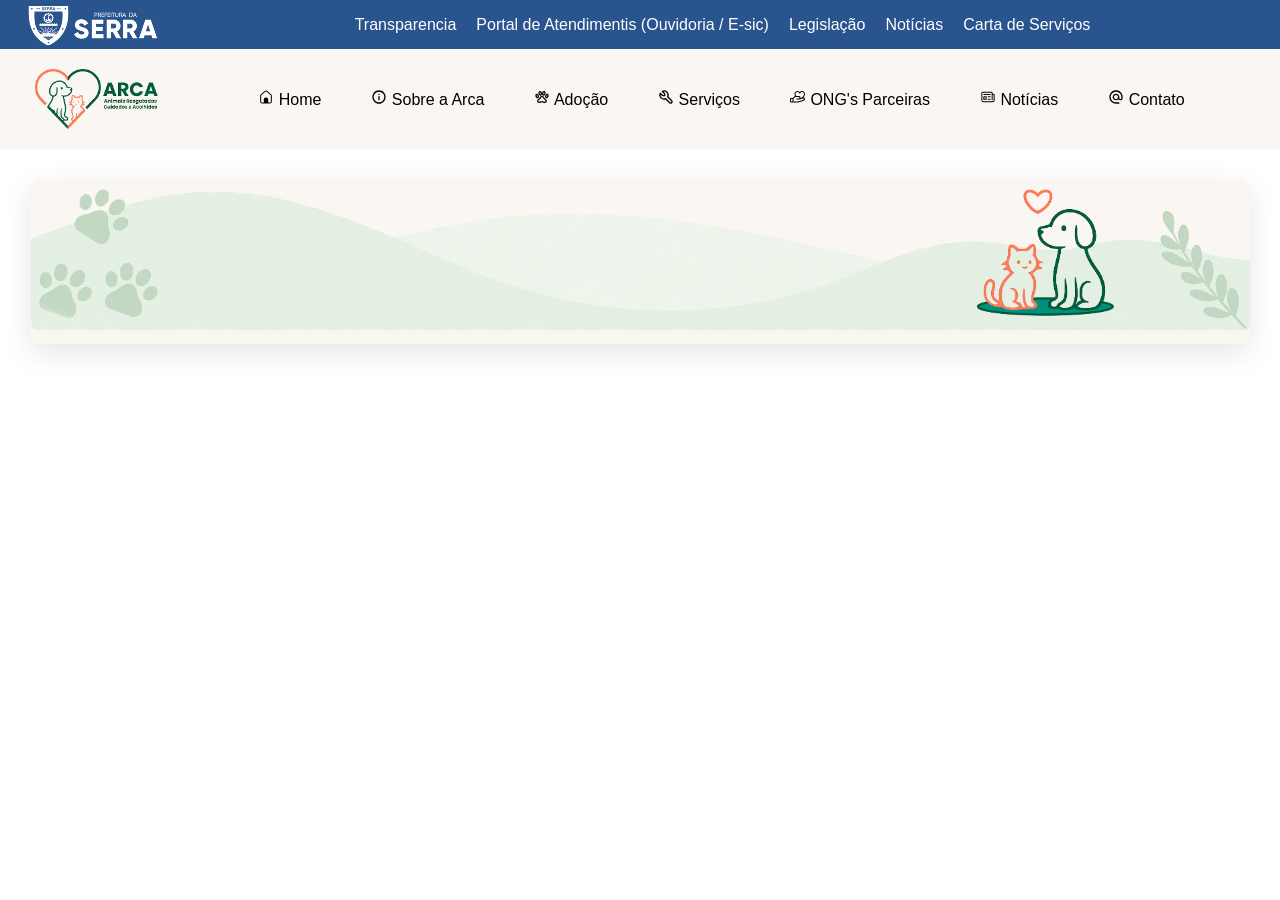
==== index.html @ 4d345f18 "first commit" ====
<!doctype html>
<html lang="pt-br">
  <head>
    <meta charset="UTF-8" />
    <meta name="viewport" content="width=device-width, initial-scale=1.0" />
    <link rel="stylesheet" href="./src/css/style.css" />
    <link rel="stylesheet" href="./src/css/icon.css" />
    <title>Projeto Arca</title>
  </head>
  <body>
    <header>
      <div class="gov">
        <img
          src="./src/img/brasao-serra.png"
          alt="Brasão da Prefeitura da Serra"
          id="head-img"
        />

        <ul class="nav-gov">
          <li><a href="">Transparencia</a></li>
          <li><a href="">Portal de Atendimentis (Ouvidoria / E-sic)</a></li>
          <li><a href="">Legislação</a></li>
          <li><a href="">Notícias</a></li>
          <li><a href="">Carta de Serviços</a></li>
        </ul>
      </div>

      <nav>
        <img
          src="./src/img/logo-pequena.png"
          alt="Logo do Projeto Arca"
          id="nav-img"
        />

        <ul class="nav-list">
          <li>
            <a href=""><span class="mynaui--home-solid"></span> Home</a>
          </li>

          <li>
            <a href=""
              ><span class="material-symbols--info-outline"></span> Sobre a Arca
            </a>
          </li>

          <li>
            <a href=""><span class="tabler--paw"></span> Adoção</a>
          </li>

          <li>
            <a href=""><span class="tabler--tool"></span> Serviços</a>
          </li>

          <li>
            <a href=""><span class="ph--hand-heart"></span> ONG's Parceiras</a>
          </li>

          <li>
            <a href=""
              ><span class="fluent--news-24-regular"></span> Notícias</a
            >
          </li>

          <li>
            <a href=""><span class="mdi--at"></span> Contato</a>
          </li>
        </ul>
      </nav>
    </header>

    <main class="container">
      <section>
        <div class="footer">
          <img src="./src/img/rodape.png" alt="Rodapé do site" id="foot-img" />
        </div>
      </section>
    </main>
  </body>
</html>
---- src/css/style.css ----
* {
  padding: 0%;
  margin: 0%;
  box-sizing: border-box;
}

.container {
  display: flex;
  justify-content: center;
  align-items: center;
  padding: 30px;
}

.gov {
  background-color: #29548e;
  display: flex;
  align-items: center;
  padding-left: 20px;
}

.nav-gov {
  list-style: none;
  display: flex;
  gap: 20px;
  font-family: "Inter", sans-serif;
  flex: 1;
  justify-content: center;
  color: white;
}

.nav-gov a {
  text-decoration: none;
  color: inherit;
  transition: 0.2s;
}

.nav-gov a:hover {
  color: rgb(193, 193, 193);
}

nav {
  background-color: #faf7f2;
  display: flex;
  flex-direction: row;
  padding: 20px;
  padding-left: 35px;
  gap: 100px;
  align-items: center;
}

#nav-img {
  width: 123.28px;
  max-height: 70px;
}

.nav-list {
  list-style: none;
  display: flex;
  gap: 50px;
  font-family: "Inter", sans-serif;
}

.nav-list a {
  text-decoration: none;
  color: inherit;
  transition: 0.2s;
}

.nav-list a:hover {
  color: rgb(91, 91, 91);
}

section {
  background-color: #faf7f2;
  border-radius: 10px;
  width: 100%;
  max-width: 1500px;
  max-height: 500px;
  display: flex;
  flex-direction: column;
  box-shadow: 0 10px 30px rgba(0, 0, 0, 0.1);
}

.center {
  display: flex;
  flex-direction: row;
  align-items: center;
  padding: 40px;
  padding-left: 100px;
  gap: 450px;
}

.welcome {
  display: flex;
  flex-direction: column;
  align-items: center;
  justify-content: center;
  font-family: "Poppins", sans-serif;
  font-size: 30px;
  color: #3f6f5f;
  gap: 20px;
}

#welcome-img {
  max-width: 407.5px;
  max-height: 197.5px;
}

.form {
  display: flex;
  flex-direction: column;
  background-color: #fcfbf8;
  gap: 20px;
  align-items: center;
  justify-content: center;
  padding: 20px;
  box-shadow: 5px 5px 10px rgba(0, 0, 0, 0.5);
  font-family: "Inter", sans-serif;
}

.form h2 {
  color: #3f6f5f;
}

form {
  display: flex;
  flex-direction: column;
  width: 370px;
  gap: 10px;
  display: flex;
  justify-content: center;
  align-items: center;
}

form input {
  width: 300px;
  padding: 8px;
  box-sizing: border-box;
  border: 1px solid #ccc;
  border-radius: 4px;
}

.form-actions {
  display: flex;
  justify-content: space-between;
  align-items: center;
  margin-top: 8px;
  gap: 50px;
  font-size: 13px;
}

form button {
  background-color: #e07a5f;
  color: white;
  border: none;
  border-radius: 5px;
  padding: 10px 24px;
  cursor: pointer;
}

form p {
  text-align: center;
  margin-top: 8px;
  font-size: 13px;
}

.email,
.password {
  display: flex;
  flex-direction: column;
}

label {
  font-size: 15px;
}

#foot-img {
  width: 100%;
  display: block;
}
---- src/css/icon.css ----
.mynaui--home-solid {
  display: inline-block;
  width: 1em;
  height: 1em;
  --svg: url("data:image/svg+xml,%3Csvg xmlns='http://www.w3.org/2000/svg' viewBox='0 0 24 24'%3E%3Cpath fill='black' d='m12.857 4.06l5.866 4.817c.33.27.527.686.527 1.13v8.803c0 .814-.638 1.44-1.383 1.44H15.25V15.5a2.75 2.75 0 0 0-2.75-2.75h-1a2.75 2.75 0 0 0-2.75 2.75v4.75H6.133c-.745 0-1.383-.626-1.383-1.44v-8.802c0-.445.197-.86.527-1.13l5.866-4.819a1.34 1.34 0 0 1 1.714 0m5.01 17.69c1.61 0 2.883-1.335 2.883-2.94v-8.802a2.96 2.96 0 0 0-1.075-2.29L13.81 2.9a2.84 2.84 0 0 0-3.618 0L4.325 7.718a2.96 2.96 0 0 0-1.075 2.29v8.802c0 1.605 1.273 2.94 2.883 2.94z'/%3E%3C/svg%3E");
  background-color: currentColor;
  -webkit-mask-image: var(--svg);
  mask-image: var(--svg);
  -webkit-mask-repeat: no-repeat;
  mask-repeat: no-repeat;
  -webkit-mask-size: 100% 100%;
  mask-size: 100% 100%;
}

.material-symbols--info-outline {
  display: inline-block;
  width: 1em;
  height: 1em;
  --svg: url("data:image/svg+xml,%3Csvg xmlns='http://www.w3.org/2000/svg' viewBox='0 0 24 24'%3E%3Cpath fill='black' d='M11 17h2v-6h-2zm1.713-8.287Q13 8.425 13 8t-.288-.712T12 7t-.712.288T11 8t.288.713T12 9t.713-.288M12 22q-2.075 0-3.9-.788t-3.175-2.137T2.788 15.9T2 12t.788-3.9t2.137-3.175T8.1 2.788T12 2t3.9.788t3.175 2.137T21.213 8.1T22 12t-.788 3.9t-2.137 3.175t-3.175 2.138T12 22m0-2q3.35 0 5.675-2.325T20 12t-2.325-5.675T12 4T6.325 6.325T4 12t2.325 5.675T12 20m0-8'/%3E%3C/svg%3E");
  background-color: currentColor;
  -webkit-mask-image: var(--svg);
  mask-image: var(--svg);
  -webkit-mask-repeat: no-repeat;
  mask-repeat: no-repeat;
  -webkit-mask-size: 100% 100%;
  mask-size: 100% 100%;
}

.tabler--paw {
  display: inline-block;
  width: 1em;
  height: 1em;
  --svg: url("data:image/svg+xml,%3Csvg xmlns='http://www.w3.org/2000/svg' viewBox='0 0 24 24'%3E%3Cpath fill='none' stroke='black' stroke-linecap='round' stroke-linejoin='round' stroke-width='2' d='M14.7 13.5c-1.1-2-1.441-2.5-2.7-2.5s-1.736.755-2.836 2.747c-.942 1.703-2.846 1.845-3.321 3.291c-.097.265-.145.677-.143.962c0 1.176.787 2 1.8 2c1.259 0 3-1 4.5-1s3.241 1 4.5 1c1.013 0 1.8-.823 1.8-2c0-.285-.049-.697-.146-.962c-.475-1.451-2.512-1.835-3.454-3.538m5.488-5.418A1 1 0 0 0 19.782 8h-.015c-.735.012-1.56.75-1.993 1.866c-.519 1.335-.28 2.7.538 3.052q.196.082.406.082c.739 0 1.575-.742 2.011-1.866c.516-1.335.273-2.7-.54-3.052zM9.474 9c.055 0 .109 0 .163-.011c.944-.128 1.533-1.346 1.32-2.722C10.754 4.97 9.91 4 9.025 4c-.055 0-.109 0-.163.011c-.944.128-1.533 1.346-1.32 2.722C7.746 8.026 8.59 9 9.475 9m6.981-2.267c.214-1.376-.375-2.594-1.32-2.722A1 1 0 0 0 14.974 4c-.885 0-1.728.97-1.93 2.267c-.214 1.376.375 2.594 1.32 2.722q.081.01.162.011c.885 0 1.73-.974 1.93-2.267M5.69 12.918c.816-.352 1.054-1.719.536-3.052C5.79 8.742 4.955 8 4.217 8q-.211 0-.407.082c-.816.352-1.054 1.719-.536 3.052C3.71 12.258 4.545 13 5.283 13q.211 0 .407-.082'/%3E%3C/svg%3E");
  background-color: currentColor;
  -webkit-mask-image: var(--svg);
  mask-image: var(--svg);
  -webkit-mask-repeat: no-repeat;
  mask-repeat: no-repeat;
  -webkit-mask-size: 100% 100%;
  mask-size: 100% 100%;
}

.tabler--tool {
  display: inline-block;
  width: 1em;
  height: 1em;
  --svg: url("data:image/svg+xml,%3Csvg xmlns='http://www.w3.org/2000/svg' viewBox='0 0 24 24'%3E%3Cpath fill='none' stroke='black' stroke-linecap='round' stroke-linejoin='round' stroke-width='2' d='M7 10h3V7L6.5 3.5a6 6 0 0 1 8 8l6 6a2 2 0 0 1-3 3l-6-6a6 6 0 0 1-8-8z'/%3E%3C/svg%3E");
  background-color: currentColor;
  -webkit-mask-image: var(--svg);
  mask-image: var(--svg);
  -webkit-mask-repeat: no-repeat;
  mask-repeat: no-repeat;
  -webkit-mask-size: 100% 100%;
  mask-size: 100% 100%;
}

.ph--hand-heart {
  display: inline-block;
  width: 1em;
  height: 1em;
  --svg: url("data:image/svg+xml,%3Csvg xmlns='http://www.w3.org/2000/svg' viewBox='0 0 256 256'%3E%3Cpath fill='black' d='M230.33 141.06a24.34 24.34 0 0 0-18.61-4.77C230.5 117.33 240 98.48 240 80c0-26.47-21.29-48-47.46-48A47.58 47.58 0 0 0 156 48.75A47.58 47.58 0 0 0 119.46 32C93.29 32 72 53.53 72 80c0 11 3.24 21.69 10.06 33a31.87 31.87 0 0 0-14.75 8.4L44.69 144H16a16 16 0 0 0-16 16v40a16 16 0 0 0 16 16h104a8 8 0 0 0 1.94-.24l64-16a7 7 0 0 0 1.19-.4L226 182.82l.44-.2a24.6 24.6 0 0 0 3.93-41.56ZM119.46 48a31.15 31.15 0 0 1 29.14 19a8 8 0 0 0 14.8 0a31.15 31.15 0 0 1 29.14-19C209.59 48 224 62.65 224 80c0 19.51-15.79 41.58-45.66 63.9l-11.09 2.55A28 28 0 0 0 140 112h-39.32C92.05 100.36 88 90.12 88 80c0-17.35 14.41-32 31.46-32M16 160h24v40H16Zm203.43 8.21l-38 16.18L119 200H56v-44.69l22.63-22.62A15.86 15.86 0 0 1 89.94 128H140a12 12 0 0 1 0 24h-28a8 8 0 0 0 0 16h32a8.3 8.3 0 0 0 1.79-.2l67-15.41l.31-.08a8.6 8.6 0 0 1 6.3 15.9Z'/%3E%3C/svg%3E");
  background-color: currentColor;
  -webkit-mask-image: var(--svg);
  mask-image: var(--svg);
  -webkit-mask-repeat: no-repeat;
  mask-repeat: no-repeat;
  -webkit-mask-size: 100% 100%;
  mask-size: 100% 100%;
}

.fluent--news-24-regular {
  display: inline-block;
  width: 1em;
  height: 1em;
  --svg: url("data:image/svg+xml,%3Csvg xmlns='http://www.w3.org/2000/svg' viewBox='0 0 24 24'%3E%3Cpath fill='black' d='M18.75 20H5.25a3.25 3.25 0 0 1-3.245-3.066L2 16.75V6.25a2.25 2.25 0 0 1 2.096-2.245L4.25 4h12.5a2.25 2.25 0 0 1 2.245 2.096L19 6.25V7h.75a2.25 2.25 0 0 1 2.245 2.096L22 9.25v7.5a3.25 3.25 0 0 1-3.066 3.245zH5.25zm-13.5-1.5h13.5a1.75 1.75 0 0 0 1.744-1.607l.006-.143v-7.5a.75.75 0 0 0-.648-.743L19.75 8.5H19v7.75a.75.75 0 0 1-.648.743L18.25 17a.75.75 0 0 1-.743-.648l-.007-.102v-10a.75.75 0 0 0-.648-.743L16.75 5.5H4.25a.75.75 0 0 0-.743.648L3.5 6.25v10.5a1.75 1.75 0 0 0 1.606 1.744zh13.5zm6.996-4h3.006a.75.75 0 0 1 .102 1.493l-.102.007h-3.006a.75.75 0 0 1-.102-1.493zh3.006zm-3.003-3.495a.75.75 0 0 1 .75.75v3.495a.75.75 0 0 1-.75.75H5.748a.75.75 0 0 1-.75-.75v-3.495a.75.75 0 0 1 .75-.75zm-.75 1.5H6.498V14.5h1.995zm3.753-1.5h3.006a.75.75 0 0 1 .102 1.493l-.102.007h-3.006a.75.75 0 0 1-.102-1.494zh3.006zM5.748 7.502h9.504a.75.75 0 0 1 .102 1.494l-.102.006H5.748a.75.75 0 0 1-.102-1.493zh9.504z'/%3E%3C/svg%3E");
  background-color: currentColor;
  -webkit-mask-image: var(--svg);
  mask-image: var(--svg);
  -webkit-mask-repeat: no-repeat;
  mask-repeat: no-repeat;
  -webkit-mask-size: 100% 100%;
  mask-size: 100% 100%;
}

.mdi--at {
  display: inline-block;
  width: 1em;
  height: 1em;
  --svg: url("data:image/svg+xml,%3Csvg xmlns='http://www.w3.org/2000/svg' viewBox='0 0 24 24'%3E%3Cpath fill='black' d='M12 15c.81 0 1.5-.3 2.11-.89c.59-.61.89-1.3.89-2.11s-.3-1.5-.89-2.11C13.5 9.3 12.81 9 12 9s-1.5.3-2.11.89C9.3 10.5 9 11.19 9 12s.3 1.5.89 2.11c.61.59 1.3.89 2.11.89m0-13c2.75 0 5.1 1 7.05 2.95S22 9.25 22 12v1.45c0 1-.35 1.85-1 2.55c-.7.67-1.5 1-2.5 1c-1.2 0-2.19-.5-2.94-1.5c-1 1-2.18 1.5-3.56 1.5c-1.37 0-2.55-.5-3.54-1.46C7.5 14.55 7 13.38 7 12c0-1.37.5-2.55 1.46-3.54C9.45 7.5 10.63 7 12 7c1.38 0 2.55.5 3.54 1.46C16.5 9.45 17 10.63 17 12v1.45c0 .41.16.77.46 1.08s.65.47 1.04.47c.42 0 .77-.16 1.07-.47s.43-.67.43-1.08V12c0-2.19-.77-4.07-2.35-5.65S14.19 4 12 4s-4.07.77-5.65 2.35S4 9.81 4 12s.77 4.07 2.35 5.65S9.81 20 12 20h5v2h-5c-2.75 0-5.1-1-7.05-2.95S2 14.75 2 12s1-5.1 2.95-7.05S9.25 2 12 2'/%3E%3C/svg%3E");
  background-color: currentColor;
  -webkit-mask-image: var(--svg);
  mask-image: var(--svg);
  -webkit-mask-repeat: no-repeat;
  mask-repeat: no-repeat;
  -webkit-mask-size: 100% 100%;
  mask-size: 100% 100%;
}
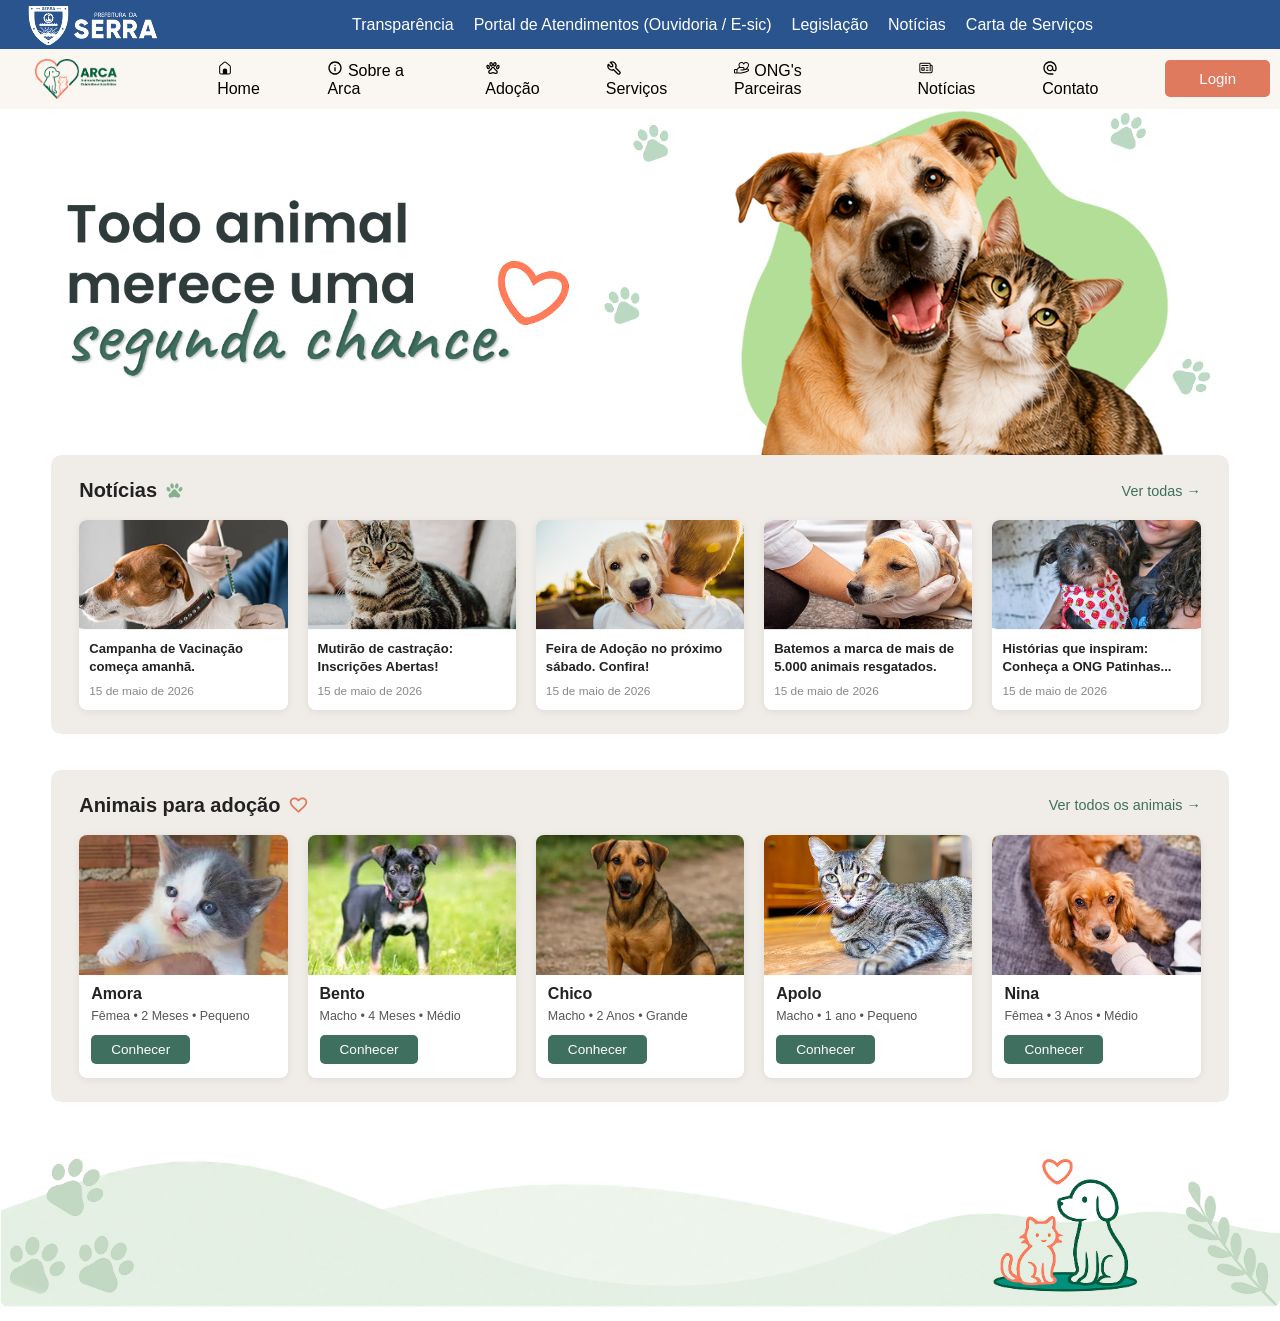
==== commit 74c414dc: "chore: home" ====
--- a/index.html
+++ b/index.html
@@ -5,8 +5,12 @@
     <meta name="viewport" content="width=device-width, initial-scale=1.0" />
     <link rel="stylesheet" href="./src/css/style.css" />
     <link rel="stylesheet" href="./src/css/icon.css" />
+    <link rel="stylesheet" href="./src/css/home.css" />
+    <link rel="stylesheet" href="./src/css/fonts.css" />
+    <link rel="shortcut icon" href="./src/img/icone.png" type="image/x-icon" />
     <title>Projeto Arca</title>
   </head>
+
   <body>
     <header>
       <div class="gov">
@@ -15,13 +19,37 @@
           alt="Brasão da Prefeitura da Serra"
           id="head-img"
         />
-
         <ul class="nav-gov">
-          <li><a href="">Transparencia</a></li>
-          <li><a href="">Portal de Atendimentis (Ouvidoria / E-sic)</a></li>
-          <li><a href="">Legislação</a></li>
-          <li><a href="">Notícias</a></li>
-          <li><a href="">Carta de Serviços</a></li>
+          <li>
+            <a href="https://transparencia.serra.es.gov.br/" target="_blank"
+              >Transparência</a
+            >
+          </li>
+          <li>
+            <a
+              href="https://portalatendimentos.serra.es.gov.br/#/"
+              target="_blank"
+            >
+              Portal de Atendimentos (Ouvidoria / E-sic)
+            </a>
+          </li>
+          <li>
+            <a
+              href="https://prefeiturasempapel.serra.es.gov.br/legislacao/"
+              target="_blank"
+            >
+              Legislação
+            </a>
+          </li>
+          <li><a href="" target="_blank">Notícias</a></li>
+          <li>
+            <a
+              href="https://transparencia.serra.es.gov.br/CartaServico.Lista.aspx"
+              target="_blank"
+            >
+              Carta de Serviços
+            </a>
+          </li>
         </ul>
       </div>
 
@@ -31,49 +59,161 @@
           alt="Logo do Projeto Arca"
           id="nav-img"
         />
-
         <ul class="nav-list">
           <li>
-            <a href=""><span class="mynaui--home-solid"></span> Home</a>
-          </li>
-
+            <a href="./index.html"
+              ><span class="mynaui--home-solid"></span> Home</a
+            >
+          </li>
           <li>
             <a href=""
-              ><span class="material-symbols--info-outline"></span> Sobre a Arca
-            </a>
-          </li>
-
+              ><span class="material-symbols--info-outline"></span> Sobre a
+              Arca</a
+            >
+          </li>
           <li>
             <a href=""><span class="tabler--paw"></span> Adoção</a>
           </li>
-
           <li>
             <a href=""><span class="tabler--tool"></span> Serviços</a>
           </li>
-
           <li>
             <a href=""><span class="ph--hand-heart"></span> ONG's Parceiras</a>
           </li>
-
           <li>
             <a href=""
               ><span class="fluent--news-24-regular"></span> Notícias</a
             >
           </li>
-
           <li>
             <a href=""><span class="mdi--at"></span> Contato</a>
+          </li>
+          <li>
+            <a href="./login.html" id="login-link"
+              ><button id="login">Login</button></a
+            >
           </li>
         </ul>
       </nav>
     </header>
 
-    <main class="container">
-      <section>
-        <div class="footer">
-          <img src="./src/img/rodape.png" alt="Rodapé do site" id="foot-img" />
-        </div>
+    <main class="home">
+      <section class="hero">
+        <img
+          src="./src/img/banner.png"
+          alt="Todo animal merece uma segunda chance"
+          id="banner"
+        />
       </section>
+
+      <section class="news">
+        <div class="section-header">
+          <h2>Notícias <span class="mdi--paw"></span></h2>
+          <a href="" class="ver-todas">Ver todas &rarr;</a>
+        </div>
+
+        <div class="box-news">
+          <div class="card-news">
+            <img src="./src/img/news/news1.png" alt="Notícia 1" />
+            <div class="card-news-body">
+              <p class="card-news-title">
+                Campanha de Vacinação começa amanhã.
+              </p>
+              <span class="card-news-date">15 de maio de 2026</span>
+            </div>
+          </div>
+          <div class="card-news">
+            <img src="./src/img/news/news2.png" alt="Notícia 2" />
+            <div class="card-news-body">
+              <p class="card-news-title">
+                Mutirão de castração: Inscrições Abertas!
+              </p>
+              <span class="card-news-date">15 de maio de 2026</span>
+            </div>
+          </div>
+          <div class="card-news">
+            <img src="./src/img/news/news3.png" alt="Notícia 3" />
+            <div class="card-news-body">
+              <p class="card-news-title">
+                Feira de Adoção no próximo sábado. Confira!
+              </p>
+              <span class="card-news-date">15 de maio de 2026</span>
+            </div>
+          </div>
+          <div class="card-news">
+            <img src="./src/img/news/news4.png" alt="Notícia 4" />
+            <div class="card-news-body">
+              <p class="card-news-title">
+                Batemos a marca de mais de 5.000 animais resgatados.
+              </p>
+              <span class="card-news-date">15 de maio de 2026</span>
+            </div>
+          </div>
+          <div class="card-news">
+            <img src="./src/img/news/news5.png" alt="Notícia 5" />
+            <div class="card-news-body">
+              <p class="card-news-title">
+                Histórias que inspiram: Conheça a ONG Patinhas...
+              </p>
+              <span class="card-news-date">15 de maio de 2026</span>
+            </div>
+          </div>
+        </div>
+      </section>
+
+      <section class="animals">
+        <div class="section-header">
+          <h2>Animais para adoção <span class="mdi--heart-outline"></span></h2>
+          <a href="" class="ver-todas">Ver todos os animais &rarr;</a>
+        </div>
+
+        <div class="box-animals">
+          <div class="card-animal">
+            <img src="./src/img/animais_doa/animal1.png" alt="Amora" />
+            <div class="card-animal-body">
+              <h3>Amora</h3>
+              <p class="animal-info">Fêmea &bull; 2 Meses &bull; Pequeno</p>
+              <button class="btn-conhecer">Conhecer</button>
+            </div>
+          </div>
+          <div class="card-animal">
+            <img src="./src/img/animais_doa/animal2.png" alt="Bento" />
+            <div class="card-animal-body">
+              <h3>Bento</h3>
+              <p class="animal-info">Macho &bull; 4 Meses &bull; Médio</p>
+              <button class="btn-conhecer">Conhecer</button>
+            </div>
+          </div>
+          <div class="card-animal">
+            <img src="./src/img/animais_doa/animal3.png" alt="Chico" />
+            <div class="card-animal-body">
+              <h3>Chico</h3>
+              <p class="animal-info">Macho &bull; 2 Anos &bull; Grande</p>
+              <button class="btn-conhecer">Conhecer</button>
+            </div>
+          </div>
+          <div class="card-animal">
+            <img src="./src/img/animais_doa/animal4.png" alt="Apolo" />
+            <div class="card-animal-body">
+              <h3>Apolo</h3>
+              <p class="animal-info">Macho &bull; 1 ano &bull; Pequeno</p>
+              <button class="btn-conhecer">Conhecer</button>
+            </div>
+          </div>
+          <div class="card-animal">
+            <img src="./src/img/animais_doa/animal5.png" alt="Nina" />
+            <div class="card-animal-body">
+              <h3>Nina</h3>
+              <p class="animal-info">Fêmea &bull; 3 Anos &bull; Médio</p>
+              <button class="btn-conhecer">Conhecer</button>
+            </div>
+          </div>
+        </div>
+      </section>
+
+      <footer>
+        <img src="./src/img/rodape.png" alt="Rodapé do site" id="foot-img" />
+      </footer>
     </main>
   </body>
 </html>
--- a/src/css/style.css
+++ b/src/css/style.css
@@ -1,6 +1,6 @@
 * {
-  padding: 0%;
-  margin: 0%;
+  padding: 0;
+  margin: 0;
   box-sizing: border-box;
 }
 
@@ -8,7 +8,7 @@
   display: flex;
   justify-content: center;
   align-items: center;
-  padding: 30px;
+  padding: 25px;
 }
 
 .gov {
@@ -42,20 +42,21 @@
   background-color: #faf7f2;
   display: flex;
   flex-direction: row;
-  padding: 20px;
+  padding: 10px;
   padding-left: 35px;
   gap: 100px;
   align-items: center;
 }
 
 #nav-img {
-  width: 123.28px;
-  max-height: 70px;
+  width: 6.42vw;
 }
 
 .nav-list {
   list-style: none;
   display: flex;
+  align-items: center;
+  justify-content: center;
   gap: 50px;
   font-family: "Inter", sans-serif;
 }
@@ -70,12 +71,11 @@
   color: rgb(91, 91, 91);
 }
 
-section {
+.login {
   background-color: #faf7f2;
   border-radius: 10px;
   width: 100%;
-  max-width: 1500px;
-  max-height: 500px;
+  height: 100%;
   display: flex;
   flex-direction: column;
   box-shadow: 0 10px 30px rgba(0, 0, 0, 0.1);
@@ -84,10 +84,11 @@
 .center {
   display: flex;
   flex-direction: row;
+  flex-wrap: wrap;
   align-items: center;
-  padding: 40px;
-  padding-left: 100px;
-  gap: 450px;
+  justify-content: space-between;
+  padding: 40px 80px;
+  gap: 40px;
 }
 
 .welcome {
@@ -96,14 +97,13 @@
   align-items: center;
   justify-content: center;
   font-family: "Poppins", sans-serif;
-  font-size: 30px;
+  font-size: 2vw;
   color: #3f6f5f;
   gap: 20px;
 }
 
 #welcome-img {
-  max-width: 407.5px;
-  max-height: 197.5px;
+  width: 28vw;
 }
 
 .form {
@@ -120,12 +120,14 @@
 
 .form h2 {
   color: #3f6f5f;
+  font-size: 1.7vw;
 }
 
 form {
   display: flex;
   flex-direction: column;
-  width: 370px;
+  width: 25vw;
+  height: 25vh;
   gap: 10px;
   display: flex;
   justify-content: center;
@@ -133,9 +135,9 @@
 }
 
 form input {
-  width: 300px;
+  width: 20vw;
+  height: auto;
   padding: 8px;
-  box-sizing: border-box;
   border: 1px solid #ccc;
   border-radius: 4px;
 }
--- a/src/css/icon.css
+++ b/src/css/icon.css
@@ -95,3 +95,21 @@
   -webkit-mask-size: 100% 100%;
   mask-size: 100% 100%;
 }
+
+.mdi--paw {
+  display: inline-block;
+  width: 1em;
+  height: 1em;
+  background-repeat: no-repeat;
+  background-size: 100% 100%;
+  background-image: url("data:image/svg+xml,%3Csvg xmlns='http://www.w3.org/2000/svg' viewBox='0 0 24 24'%3E%3Cpath fill='%2385b08f' d='M8.35 3c1.18-.17 2.43 1.12 2.79 2.9c.36 1.77-.29 3.35-1.47 3.53c-1.17.18-2.43-1.11-2.8-2.89c-.37-1.77.3-3.35 1.48-3.54m7.15 0c1.19.19 1.85 1.77 1.5 3.54c-.38 1.78-1.63 3.07-2.81 2.89c-1.19-.18-1.84-1.76-1.47-3.53c.36-1.78 1.61-3.07 2.78-2.9M3 7.6c1.14-.49 2.69.4 3.5 1.95c.76 1.58.5 3.24-.63 3.73s-2.67-.39-3.46-1.96S1.9 8.08 3 7.6m18 0c1.1.48 1.38 2.15.59 3.72s-2.33 2.45-3.46 1.96s-1.39-2.15-.63-3.73C18.31 8 19.86 7.11 21 7.6m-1.67 10.78c.04.94-.68 1.98-1.54 2.37c-1.79.82-3.91-.88-5.9-.88s-4.13 1.77-5.89.88c-1-.49-1.69-1.79-1.56-2.87c.18-1.49 1.97-2.29 3.03-3.38c1.41-1.41 2.41-4.06 4.42-4.06c2 0 3.06 2.61 4.41 4.06c1.11 1.22 2.96 2.25 3.03 3.88'/%3E%3C/svg%3E");
+}
+
+.mdi--heart-outline {
+  display: inline-block;
+  width: 1.3rem;
+  height: 1.3rem;
+  background-repeat: no-repeat;
+  background-size: 100% 100%;
+  background-image: url("data:image/svg+xml,%3Csvg xmlns='http://www.w3.org/2000/svg' viewBox='0 0 24 24'%3E%3Cpath fill='%23e07a5f' d='m12.1 18.55l-.1.1l-.11-.1C7.14 14.24 4 11.39 4 8.5C4 6.5 5.5 5 7.5 5c1.54 0 3.04 1 3.57 2.36h1.86C13.46 6 14.96 5 16.5 5c2 0 3.5 1.5 3.5 3.5c0 2.89-3.14 5.74-7.9 10.05M16.5 3c-1.74 0-3.41.81-4.5 2.08C10.91 3.81 9.24 3 7.5 3C4.42 3 2 5.41 2 8.5c0 3.77 3.4 6.86 8.55 11.53L12 21.35l1.45-1.32C18.6 15.36 22 12.27 22 8.5C22 5.41 19.58 3 16.5 3'/%3E%3C/svg%3E");
+}
--- a/src/css/home.css
+++ b/src/css/home.css
@@ -0,0 +1,198 @@
+* {
+  font-family: "Inter", sans-serif;
+}
+
+#login {
+  background-color: #e07a5f;
+  color: white;
+  border: none;
+  border-radius: 5px;
+  padding: 10px 34px;
+  cursor: pointer;
+  font-size: 15px;
+  transition: background-color 0.2s;
+}
+
+#login:hover {
+  background-color: #c9614a;
+}
+
+#login-link {
+  text-decoration: none;
+}
+
+.home {
+  display: flex;
+  flex-direction: column;
+  align-items: center;
+}
+
+.hero {
+  width: 90vw;
+}
+
+#banner {
+  width: 100%;
+  display: block;
+}
+
+.news,
+.animals {
+  width: 92%;
+  max-width: 1300px;
+  background-color: #f0ede8;
+  border-radius: 10px;
+  padding: 24px 28px;
+  margin-bottom: 36px;
+}
+
+.section-header {
+  display: flex;
+  align-items: center;
+  justify-content: space-between;
+  margin-bottom: 18px;
+}
+
+.section-header h2 {
+  font-size: 1.25rem;
+  font-weight: 700;
+  color: #222;
+  display: flex;
+  align-items: center;
+  gap: 8px;
+}
+
+.section-header h2 .mdi--paw {
+  color: #3f6f5f;
+  font-size: 1.2rem;
+}
+
+.ver-todas {
+  text-decoration: none;
+  color: #3f6f5f;
+  font-size: 0.9rem;
+  font-weight: 500;
+  transition: opacity 0.2s;
+}
+
+.ver-todas:hover {
+  opacity: 0.7;
+}
+
+.box-news {
+  display: flex;
+  align-items: center;
+  justify-content: center;
+  gap: 20px;
+  flex-wrap: wrap;
+}
+
+.card-news {
+  background-color: #fff;
+  border-radius: 8px;
+  overflow: hidden;
+  flex: 1 1 170px;
+  min-width: 150px;
+  max-width: 220px;
+  box-shadow: 0 2px 8px rgba(0, 0, 0, 0.07);
+  display: flex;
+  flex-direction: column;
+}
+
+.card-news img {
+  width: 100%;
+  height: 110px;
+  object-fit: cover;
+  display: block;
+}
+
+.card-news-body {
+  padding: 10px 10px 12px;
+  display: flex;
+  flex-direction: column;
+  gap: 8px;
+}
+
+.card-news-title {
+  font-size: 0.82rem;
+  font-weight: 600;
+  color: #222;
+  line-height: 1.35;
+}
+
+.card-news-date {
+  font-size: 0.74rem;
+  color: #888;
+}
+
+.box-animals {
+  display: flex;
+  align-items: center;
+  justify-content: center;
+  gap: 20px;
+  flex-wrap: wrap;
+}
+
+.card-animal {
+  background-color: #fff;
+  border-radius: 8px;
+  overflow: hidden;
+  flex: 1 1 170px;
+  min-width: 150px;
+  max-width: 220px;
+  box-shadow: 0 2px 8px rgba(0, 0, 0, 0.07);
+  display: flex;
+  flex-direction: column;
+}
+
+.card-animal img {
+  width: 100%;
+  height: 140px;
+  object-fit: cover;
+  display: block;
+}
+
+.card-animal-body {
+  padding: 10px 12px 14px;
+  display: flex;
+  flex-direction: column;
+  align-items: flex-start;
+  gap: 6px;
+}
+
+.card-animal-body h3 {
+  font-size: 1rem;
+  font-weight: 700;
+  color: #222;
+}
+
+.animal-info {
+  font-size: 0.78rem;
+  color: #555;
+}
+
+.btn-conhecer {
+  margin-top: 6px;
+  background-color: #3f6f5f;
+  color: white;
+  border: none;
+  border-radius: 5px;
+  padding: 7px 20px;
+  cursor: pointer;
+  font-size: 0.85rem;
+  transition: background-color 0.2s;
+}
+
+.btn-conhecer:hover {
+  background-color: #2e5245;
+}
+
+footer {
+  width: 100%;
+  margin-top: 10px;
+}
+
+#foot-img {
+  width: 100%;
+  display: block;
+}
--- a/src/css/fonts.css
+++ b/src/css/fonts.css
@@ -0,0 +1,164 @@
+@import url("https://fonts.googleapis.com/css2?family=Inter:ital,opsz,wght@0,14..32,100..900;1,14..32,100..900&family=Poppins:ital,wght@0,100;0,200;0,300;0,400;0,500;0,600;0,700;0,800;0,900;1,100;1,200;1,300;1,400;1,500;1,600;1,700;1,800;1,900&family=Ubuntu:ital,wght@0,300;0,400;0,500;0,700;1,300;1,400;1,500;1,700&display=swap");
+
+.poppins-thin {
+  font-family: "Poppins", sans-serif;
+  font-weight: 100;
+  font-style: normal;
+}
+
+.poppins-extralight {
+  font-family: "Poppins", sans-serif;
+  font-weight: 200;
+  font-style: normal;
+}
+
+.poppins-light {
+  font-family: "Poppins", sans-serif;
+  font-weight: 300;
+  font-style: normal;
+}
+
+.poppins-regular {
+  font-family: "Poppins", sans-serif;
+  font-weight: 400;
+  font-style: normal;
+}
+
+.poppins-medium {
+  font-family: "Poppins", sans-serif;
+  font-weight: 500;
+  font-style: normal;
+}
+
+.poppins-semibold {
+  font-family: "Poppins", sans-serif;
+  font-weight: 600;
+  font-style: normal;
+}
+
+.poppins-bold {
+  font-family: "Poppins", sans-serif;
+  font-weight: 700;
+  font-style: normal;
+}
+
+.poppins-extrabold {
+  font-family: "Poppins", sans-serif;
+  font-weight: 800;
+  font-style: normal;
+}
+
+.poppins-black {
+  font-family: "Poppins", sans-serif;
+  font-weight: 900;
+  font-style: normal;
+}
+
+.poppins-thin-italic {
+  font-family: "Poppins", sans-serif;
+  font-weight: 100;
+  font-style: italic;
+}
+
+.poppins-extralight-italic {
+  font-family: "Poppins", sans-serif;
+  font-weight: 200;
+  font-style: italic;
+}
+
+.poppins-light-italic {
+  font-family: "Poppins", sans-serif;
+  font-weight: 300;
+  font-style: italic;
+}
+
+.poppins-regular-italic {
+  font-family: "Poppins", sans-serif;
+  font-weight: 400;
+  font-style: italic;
+}
+
+.poppins-medium-italic {
+  font-family: "Poppins", sans-serif;
+  font-weight: 500;
+  font-style: italic;
+}
+
+.poppins-semibold-italic {
+  font-family: "Poppins", sans-serif;
+  font-weight: 600;
+  font-style: italic;
+}
+
+.poppins-bold-italic {
+  font-family: "Poppins", sans-serif;
+  font-weight: 700;
+  font-style: italic;
+}
+
+.poppins-extrabold-italic {
+  font-family: "Poppins", sans-serif;
+  font-weight: 800;
+  font-style: italic;
+}
+
+.poppins-black-italic {
+  font-family: "Poppins", sans-serif;
+  font-weight: 900;
+  font-style: italic;
+}
+
+.inter {
+  font-family: "Inter", sans-serif;
+  font-optical-sizing: auto;
+  font-weight: 900;
+  font-style: normal;
+}
+
+.ubuntu-light {
+  font-family: "Ubuntu", sans-serif;
+  font-weight: 300;
+  font-style: normal;
+}
+
+.ubuntu-regular {
+  font-family: "Ubuntu", sans-serif;
+  font-weight: 400;
+  font-style: normal;
+}
+
+.ubuntu-medium {
+  font-family: "Ubuntu", sans-serif;
+  font-weight: 500;
+  font-style: normal;
+}
+
+.ubuntu-bold {
+  font-family: "Ubuntu", sans-serif;
+  font-weight: 700;
+  font-style: normal;
+}
+
+.ubuntu-light-italic {
+  font-family: "Ubuntu", sans-serif;
+  font-weight: 300;
+  font-style: italic;
+}
+
+.ubuntu-regular-italic {
+  font-family: "Ubuntu", sans-serif;
+  font-weight: 400;
+  font-style: italic;
+}
+
+.ubuntu-medium-italic {
+  font-family: "Ubuntu", sans-serif;
+  font-weight: 500;
+  font-style: italic;
+}
+
+.ubuntu-bold-italic {
+  font-family: "Ubuntu", sans-serif;
+  font-weight: 700;
+  font-style: italic;
+}
